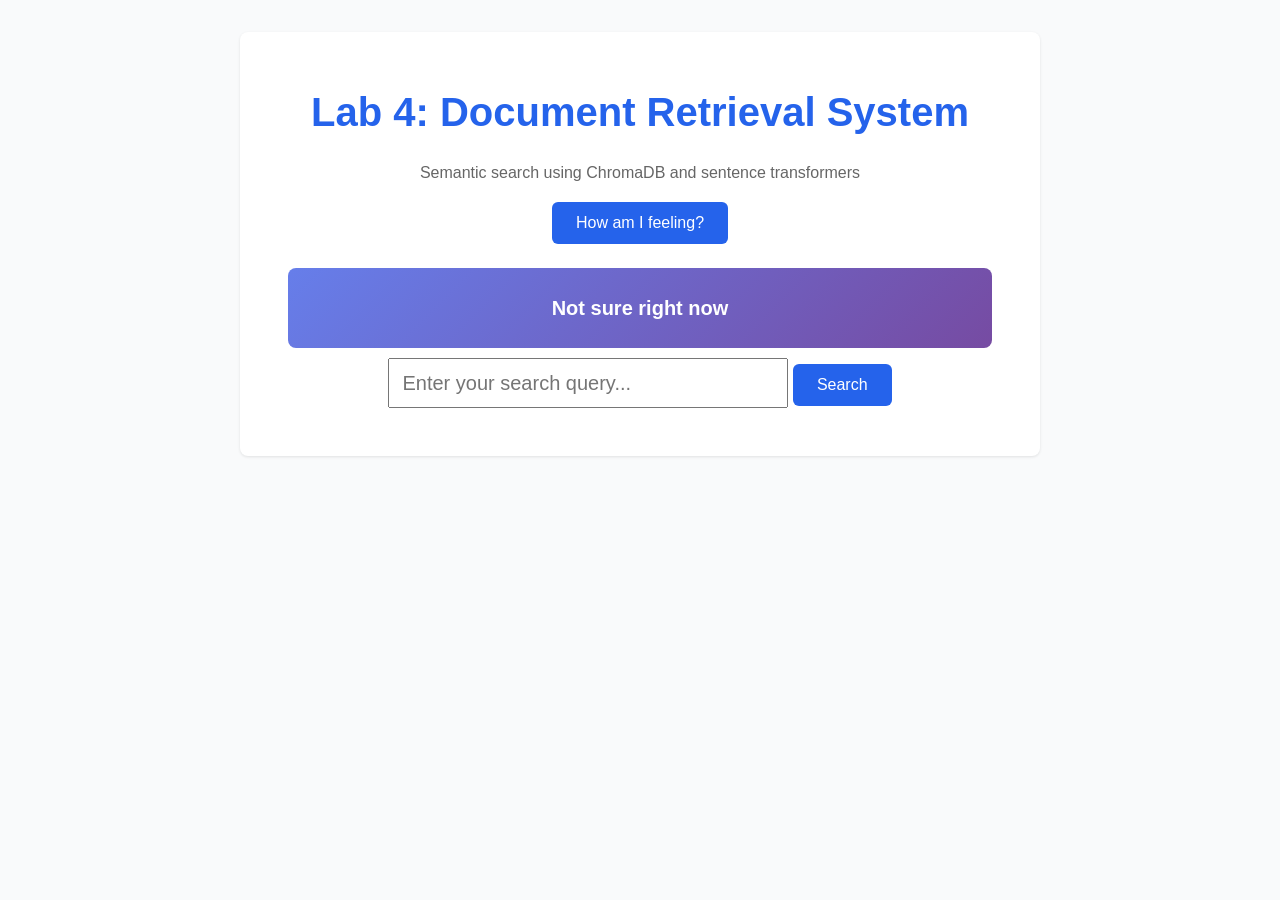
==== static/index.html @ 628c297b "start with professor's p2-ec-soln code" ====
<!DOCTYPE html>
<html lang="en">
<!--
@author: FIXME: Your name here
Seattle University, ARIN 5360
@see: https://catalog.seattleu.edu/preview_course_nopop.php?catoid=55&coid=190380
@version: 2.0.0+w26
-->
<head>
    <meta charset="UTF-8">
    <meta name="viewport" content="width=device-width, initial-scale=1.0">
    <title>P2 Document Retrieval System</title>
    <link rel="stylesheet" href="style.css">
</head>
<body>
<div class="container">
    <h1>Lab 4: Document Retrieval System</h1>
    <p style="text-align: center; color: #666;">
        Semantic search using ChromaDB and sentence transformers
    </p>

    <!-- Health section -->
    <div class="health-section">
        <!-- Display server health status -->
        <button id="healthButton" onclick="displayHealth()">How am I feeling?</button>
        <div id="health-status">Not sure right now</div>
    </div>

    <!-- Search section -->
    <div class="search-section">
        <input type="text" id="queryInput" placeholder="Enter your search query..."/>
        <button id="searchButton" onclick="performSearch()">Search</button>
    </div>

    <!-- Results section -->
    <div id="results"></div>
</div>

<script>
    async function performSearch() {
        const query = document.getElementById('queryInput').value;
        const resultsDiv = document.getElementById('results');

        if (!query.trim()) {
            resultsDiv.innerHTML = '<p class="error">Please enter a search query</p>';
            return;
        }

        resultsDiv.innerHTML = '<p class="loading">Searching...</p>';

        try {
            const response = await fetch('http://localhost:8000/search', {
                method: 'POST',
                headers: {'Content-Type': 'application/json'},
                body: JSON.stringify({query: query, n_results: 5})
            });

            const data = await response.json();

            if (!response.ok) {
                resultsDiv.innerHTML = `<p class="error">Error: ${data.detail}</p>`;
                return;
            }

            if (data.results.length === 0) {
                resultsDiv.innerHTML = '<p class="no-results">No results found</p>';
                return;
            }

            let html = `<h2>Results for "${data.query}"</h2>`;
            html += '<div class="results-list">';

            data.results.forEach((result, idx) => {
                html += `
                    <div class="result-item">
                        <div class="result-header">
                            <span class="result-rank">#${idx + 1}</span>
                            <span class="result-id">${result.id}</span>
<!--                            <span class="result-score">Score: ${result.distance.toFixed(3)}</span>-->
                        </div>
                        <div class="result-text">${result.text}</div>
                    </div>
                `;
            });

            html += '</div>';
            resultsDiv.innerHTML = html;

        } catch (error) {
            resultsDiv.innerHTML = `<p class="error">Failed to connect to server</p>`;
        }
    }

    // Get health status from the server and show it in the health-status div
    async function displayHealth() {
        try {
            const result = document.getElementById('health-status');
            result.innerHTML = `<p>Hmm...let me see</p>`;
            const response = await fetch('http://localhost:8000/health');
            const data = await response.json();
            result.innerHTML = `
                <p>${data.status} - ${data.documents_indexed} chunks indexed</p>
                <p>${data.message}</p>
            `;
        } catch (error) {
            document.getElementById('health-status').textContent = 'Error fetching health status';
        }
    }

    // Allow the Enter key to trigger search
    document.getElementById('queryInput').addEventListener('keypress', function (event) {
        if (event.key === 'Enter') {
            performSearch();
        }
    });

</script>
</body>
</html>
---- static/style.css ----
/* Default Styles for Student Projects, v3 */

/* Box sizing reset for easier sizing calculations */
* {
  box-sizing: border-box;
  margin: 0;
  padding: 0;
}

/* Root variables for easy theming */
:root {
  --primary-color: #2563eb;
  --secondary-color: #10b981;
  --text-color: #1f2937;
  --background-color: #f9fafb;
  --border-color: #e5e7eb;
  --max-width: 800px;
}

/* Body defaults */
body {
  font-family: -apple-system, BlinkMacSystemFont, 'Segoe UI', Arial, sans-serif;
  line-height: 1.6;
  color: var(--text-color);
  background-color: var(--background-color);
  padding: 2rem 0;
}

/* Container for centering content */
.container {
  max-width: var(--max-width);
  margin: 0 auto;
  padding: 3rem;
  background: white;
  border-radius: 8px;
  box-shadow: 0 1px 3px rgba(0, 0, 0, 0.1);
  text-align: center;
}

/* Headings */
h1 {
  color: var(--primary-color);
  margin-bottom: 1rem;
  font-size: 2.5rem;
}

/* Health status display */
#health-status {
  margin-top: 1.5rem;
  padding: 1.5rem;
  background: linear-gradient(135deg, #667eea 0%, #764ba2 100%);
  color: white;
  border-radius: 8px;
  font-size: 1.25rem;
  font-weight: 600;
  min-height: 60px;
  align-items: center;
  justify-content: center;
}

#queryInput {
    font-size: 20px;
    padding: 12px;
    height: 50px;
    min-width: 400px;
}


/* Buttons */
button {
  background-color: var(--primary-color);
  color: white;
  border: none;
  padding: 0.75rem 1.5rem;
  border-radius: 6px;
  font-size: 1rem;
  cursor: pointer;
  transition: background-color 0.2s;
  margin-top: 1rem;
}

button:hover {
  background-color: #1d4ed8;
}

/* Responsive images */
img {
  max-width: 100%;
  height: auto;
}

/* Links */
a {
  color: var(--primary-color);
  text-decoration: none;
}

a:hover {
  text-decoration: underline;
}
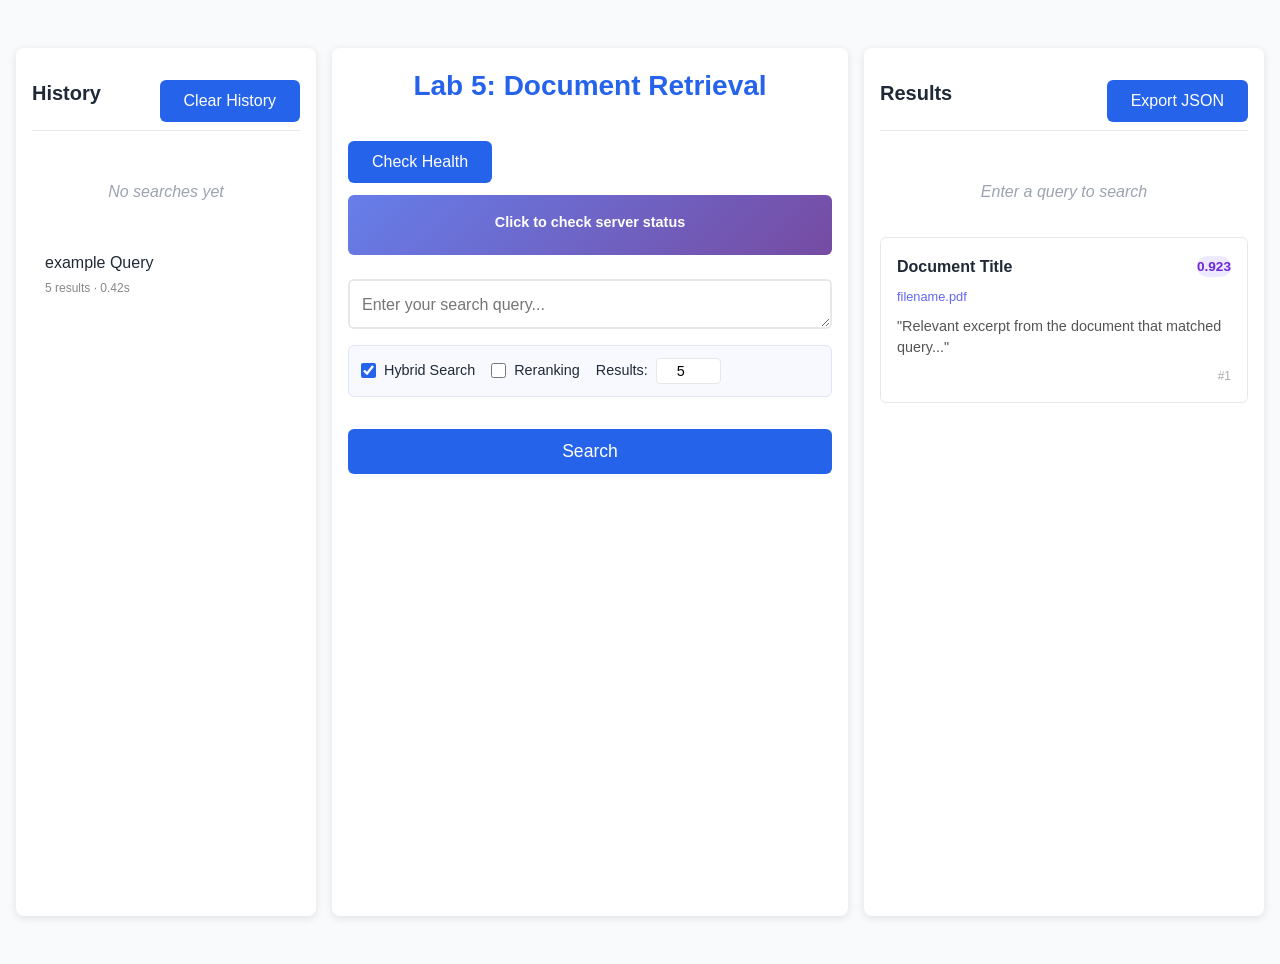
==== commit 9b19bf5b: "feat: implement three panel layout with search controls, history, and result cards" ====
--- a/static/index.html
+++ b/static/index.html
@@ -1,7 +1,7 @@
 <!DOCTYPE html>
 <html lang="en">
 <!--
-@author: FIXME: Your name here
+@author: FIXME: Sebastian Silva & Aarti Dashore
 Seattle University, ARIN 5360
 @see: https://catalog.seattleu.edu/preview_course_nopop.php?catoid=55&coid=190380
 @version: 2.0.0+w26
@@ -13,107 +13,90 @@
     <link rel="stylesheet" href="style.css">
 </head>
 <body>
-<div class="container">
-    <h1>Lab 4: Document Retrieval System</h1>
-    <p style="text-align: center; color: #666;">
-        Semantic search using ChromaDB and sentence transformers
-    </p>
-
-    <!-- Health section -->
-    <div class="health-section">
-        <!-- Display server health status -->
-        <button id="healthButton" onclick="displayHealth()">How am I feeling?</button>
-        <div id="health-status">Not sure right now</div>
+<div class="main-container">
+    <!-- LEFT PANEL: Question History -->
+    <div class="panel history-panel">
+        <div class="panel-header">
+            <h2>History</h2>
+            <!--  Added clear history button -->
+            <button id="clearHistoryButton" onclick="clearHistory()">Clear History</button>
+        </div>
+        <div id="historyList" class="history-list">
+            <div class="empty-state">No searches yet</div>
+            <!-- TODO 2.3: Implement history items here -->
+            <div class="history-item" onclick="reloadSearch('example query')">
+                <div class = "history-query">example Query</div>
+                <div class="history-meta">5 results · 0.42s</div>
+            </div>
+        </div>
     </div>
 
-    <!-- Search section -->
-    <div class="search-section">
-        <input type="text" id="queryInput" placeholder="Enter your search query..."/>
-        <button id="searchButton" onclick="performSearch()">Search</button>
+    <!-- CENTER PANEL: Question Input -->
+    <div class="panel search-panel">
+        <h1>Lab 5: Document Retrieval</h1>
+
+        <!-- Health Section (kept from original) -->
+        <div class="health-section">
+            <button id="healthButton" onclick="displayHealth()">Check Health</button>
+            <div id="health-status">Click to check server status</div>
+        </div>
+
+        <!-- Search Input -->
+        <div class="search-section">
+            <textarea
+                id="queryInput"
+                placeholder="Enter your search query..."
+                rows="3"
+            ></textarea>
+
+            <!-- TODO 2.4: Add search controls (checkboxes, n_results) here -->
+             <div class ="search-controls">
+                <label class="checkbox-label">
+                    <input type="checkbox" id="useHybrid" checked>
+                    Hybrid Search
+                </label>
+                <label class="checkbox-label">
+                    <input type ="checkbox" id="useReranking">
+                    Reranking
+                </label>
+                <label class="n-results-label">
+                    Results:
+                    <input type="number" id="nResults" value="5" min="1" max="20">
+                </label>
+            </div>
+
+            <button id="searchButton" onclick="performSearch()">Search</button>
+        </div>
+
+        <!-- TODO 2.4: Add metrics display section here -->
+        <div id="metricsSection" class="metrics-section" style="display: none;">
+            <span class="metric"><span class="metric-label">Method</span><span id="metricMethod" class="metric-value">—</span></span>
+            <span class="metric"><span class="metric-label">Results</span><span id="metricCount" class="metric-value">—</span></span>
+            <span class="metric"><span class="metric-label">Time</span><span id="metricTime" class="metric-value">—</span></span>
+        </div>
     </div>
 
-    <!-- Results section -->
-    <div id="results"></div>
+    <!-- RIGHT PANEL: Results Display -->
+    <div class="panel results-panel">
+        <div class="panel-header">
+            <h2>Results</h2>
+            <!-- TODO: Add export button -->
+            <button id="exportButton" onclick="exportResults()">Export JSON</button>
+        </div>
+        <div id="results" class="results-list">
+            <div class="empty-state">Enter a query to search</div>
+            <!-- TODO 2.2: Enhanced result cards will appear here -->
+             <div class ="result-card">
+                <div class ="result-card-header">
+                <span class="result-card-title">Document Title</span>
+                <span class="result-score">0.923</span>  <!-- place holder value until js is setup-->
+                </div>
+                <div class="results-source">filename.pdf</div>
+                <div class="result-snippet">"Relevant excerpt from the document that matched query..."</div>
+                <div class="result-rank">#1</div>
+             </div>
+        </div>
+    </div>
 </div>
 
-<script>
-    async function performSearch() {
-        const query = document.getElementById('queryInput').value;
-        const resultsDiv = document.getElementById('results');
-
-        if (!query.trim()) {
-            resultsDiv.innerHTML = '<p class="error">Please enter a search query</p>';
-            return;
-        }
-
-        resultsDiv.innerHTML = '<p class="loading">Searching...</p>';
-
-        try {
-            const response = await fetch('http://localhost:8000/search', {
-                method: 'POST',
-                headers: {'Content-Type': 'application/json'},
-                body: JSON.stringify({query: query, n_results: 5})
-            });
-
-            const data = await response.json();
-
-            if (!response.ok) {
-                resultsDiv.innerHTML = `<p class="error">Error: ${data.detail}</p>`;
-                return;
-            }
-
-            if (data.results.length === 0) {
-                resultsDiv.innerHTML = '<p class="no-results">No results found</p>';
-                return;
-            }
-
-            let html = `<h2>Results for "${data.query}"</h2>`;
-            html += '<div class="results-list">';
-
-            data.results.forEach((result, idx) => {
-                html += `
-                    <div class="result-item">
-                        <div class="result-header">
-                            <span class="result-rank">#${idx + 1}</span>
-                            <span class="result-id">${result.id}</span>
-<!--                            <span class="result-score">Score: ${result.distance.toFixed(3)}</span>-->
-                        </div>
-                        <div class="result-text">${result.text}</div>
-                    </div>
-                `;
-            });
-
-            html += '</div>';
-            resultsDiv.innerHTML = html;
-
-        } catch (error) {
-            resultsDiv.innerHTML = `<p class="error">Failed to connect to server</p>`;
-        }
-    }
-
-    // Get health status from the server and show it in the health-status div
-    async function displayHealth() {
-        try {
-            const result = document.getElementById('health-status');
-            result.innerHTML = `<p>Hmm...let me see</p>`;
-            const response = await fetch('http://localhost:8000/health');
-            const data = await response.json();
-            result.innerHTML = `
-                <p>${data.status} - ${data.documents_indexed} chunks indexed</p>
-                <p>${data.message}</p>
-            `;
-        } catch (error) {
-            document.getElementById('health-status').textContent = 'Error fetching health status';
-        }
-    }
-
-    // Allow the Enter key to trigger search
-    document.getElementById('queryInput').addEventListener('keypress', function (event) {
-        if (event.key === 'Enter') {
-            performSearch();
-        }
-    });
-
-</script>
-</body>
-</html>
+<script src="search.js"></script>
--- a/static/style.css
+++ b/static/style.css
@@ -97,4 +97,318 @@
 
 a:hover {
   text-decoration: underline;
+}
+
+/*
+ * Lab 5 Section 2.1: Three-Panel Layout Styles
+ * Append this to your existing style.css
+ */
+
+/* ===== MAIN LAYOUT ===== */
+.main-container {
+    display: grid;
+    grid-template-columns: 300px 1fr 400px;
+    gap: 1rem;
+    height: 100vh;
+    padding: 1rem;
+    box-sizing: border-box;
+}
+
+/* Responsive: Stack vertically on smaller screens */
+@media (max-width: 1200px) {
+    .main-container {
+        grid-template-columns: 1fr;
+        height: auto;
+        min-height: 100vh;
+    }
+
+    .panel {
+        max-height: 500px;
+    }
+}
+
+/* ===== PANEL BASE STYLES ===== */
+.panel {
+    background: white;
+    border-radius: 8px;
+    box-shadow: 0 2px 8px rgba(0, 0, 0, 0.1);
+    padding: 1rem;
+    display: flex;
+    flex-direction: column;
+    overflow: hidden;
+}
+
+.panel-header {
+    display: flex;
+    justify-content: space-between;
+    align-items: center;
+    margin-bottom: 1rem;
+    padding-bottom: 0.5rem;
+    border-bottom: 1px solid var(--border-color);
+}
+
+.panel-header h2 {
+    margin: 0;
+    font-size: 1.25rem;
+    color: var(--text-color);
+}
+
+/* ===== LEFT PANEL: HISTORY ===== */
+.history-panel {
+    min-width: 250px;
+}
+
+.history-list {
+    flex: 1;
+    overflow-y: auto;
+}
+
+/* TODO 2.3: Students will add .history-item styles here */
+
+.history-item {
+    padding: 0.75rem;
+    border-radius: 6px;
+    cursor: pointer;
+    margin-bottom: 0.5rem;
+    border: 1px solid transparent;
+    transition: background 0.15s;
+}
+
+.history-item:hover {
+    background: #f0f4ff;
+    border-color: #c7d2fe;
+}
+
+.history-quert {
+    font-size: 0.9rem;
+    font-weight: 500;
+    white-space: nowrap;
+    overflow: hidden;
+    text-overflow: ellipsis;
+}
+
+.history-meta {
+    font-size: 0.75rem;
+    color: #888;
+    margin-top: 0.25rem;
+}
+
+/* ===== CENTER PANEL: SEARCH ===== */
+.search-panel {
+    display: flex;
+    flex-direction: column;
+    align-items: center;
+}
+
+.search-panel h1 {
+    font-size: 1.75rem;
+    margin-bottom: 1rem;
+}
+
+.health-section {
+    width: 100%;
+    margin-bottom: 1.5rem;
+}
+
+#health-status {
+    margin-top: 0.75rem;
+    padding: 1rem;
+    background: linear-gradient(135deg, #667eea 0%, #764ba2 100%);
+    color: white;
+    border-radius: 6px;
+    font-size: 0.9rem;
+    text-align: center;
+}
+
+.search-section {
+    width: 100%;
+    display: flex;
+    flex-direction: column;
+    gap: 1rem;
+}
+
+#queryInput {
+    width: 100%;
+    padding: 0.75rem;
+    font-size: 1rem;
+    border: 2px solid var(--border-color);
+    border-radius: 6px;
+    resize: vertical;
+    font-family: inherit;
+    line-height: 1.5;
+}
+
+#queryInput:focus {
+    outline: none;
+    border-color: var(--primary-color);
+    box-shadow: 0 0 0 3px rgba(37, 99, 235, 0.1);
+}
+
+#searchButton {
+    width: 100%;
+    padding: 0.75rem;
+    font-size: 1.1rem;
+}
+
+/* TODO 2.4: Students will add .search-controls and .metrics-section styles here */
+
+.search-controls {
+    display: flex;
+    flex-wrap: wrap;
+    gap: 1rem;
+    padding: 0.75rem;
+    background: #f8f9ff;
+    border: 1px solid #e0e4ff;
+    border-radius: 6px;
+    align-items: center;
+}
+
+.checkbox-label {
+    display: flex;
+    align-items: center;
+    gap: 0.5rem;
+    font-size: 0.9rem;
+    cursor: pointer;
+}
+
+.checkbox-label input[type="checkbox"] {
+    accent-color: var(--primary-color);
+    width: 15px;
+    height: 15px;
+}
+
+.n-results-label {
+    display: flex;
+    align-items: center;
+    gap: 0.5rem;
+    font-size: 0.9rem;
+}
+
+#nResults {
+    width: 65px;
+    padding: 0.25rem 0.5rem;
+    font-size: 0.9rem;
+    border: 1px solid var(--border-color);
+    border-radius: 4px;
+    text-align: center;
+}
+
+
+/*Metrics section styles */
+
+.metrics-section {
+    display: flex;
+    gap: 1.5rem;
+    padding: 0.75rem 1rem;
+    background: #f0fdf4;
+    border: 1px solid #bbf7d0;
+    border-radius: 6px;
+    align-items: center;
+    flex-wrap: wrap;
+}
+
+.metric{
+    display: flex;
+    flex-direction: column;
+    align-items: center;
+}
+.metric-value {
+    font-size: 1.1rem;
+    font-weight: 700;
+    color: #16a34a;
+}
+
+.metric-label {
+    font-size: 0.75rem;
+    color: #555;
+    text-transform: uppercase;
+    letter-spacing: 0.05em;
+}
+
+/* ===== RIGHT PANEL: RESULTS ===== */
+.results-panel {
+    min-width: 350px;
+}
+
+.results-list {
+    flex: 1;
+    overflow-y: auto;
+}
+
+/* TODO 2.2: Students will add .result-card styles here */
+    .result-card {
+        border: 1px solid var(--border-color);
+        border-radius: 6px;
+        padding: 1rem;
+        margin-bottom: 0.75rem;
+        transition: box-shadow 0.2s;
+    }
+    .result-card:hover {
+        box-shadow: 0 4px 12px rgba(0, 0, 0, 0.1);
+    }
+    .result-card-header {
+        display: flex;
+        justify-content: space-between;
+        align-items: center;
+        margin-bottom: 0.5rem;
+    }
+    .result-card-title {
+        font-weight: 600;
+        color: var(--text-color);
+    }
+
+    .result-score {
+        font-size: 0.85rem;
+        background: #ede9fe;
+        color: #6d28d9;
+        border-radius: 12px;
+        font-weight: 600;
+    }
+
+    .results-source {
+        font-size: 0.8rem;
+        color: #6366f1;
+        margin-bottom: 0.5rem;
+    }
+
+    .result-snippet {
+        font-size: 0.9rem;
+        color: #555;
+        line-height: 1.5;
+    }
+
+    .result-rank {
+        font-size: 0.75rem;
+        color: #aaa;
+        text-align: right;
+        margin-top: 0.5rem;
+    }
+
+
+/* ===== UTILITY STYLES ===== */
+.btn-small {
+    padding: 0.4rem 0.75rem;
+    font-size: 0.8rem;
+    margin-top: 0;
+}
+
+.empty-state {
+    text-align: center;
+    color: #9ca3af;
+    padding: 2rem;
+    font-style: italic;
+}
+
+.loading {
+    text-align: center;
+    color: var(--primary-color);
+    padding: 2rem;
+}
+
+.error {
+    text-align: center;
+    color: #dc2626;
+    padding: 1rem;
+    background-color: #fef2f2;
+    border-radius: 6px;
 }
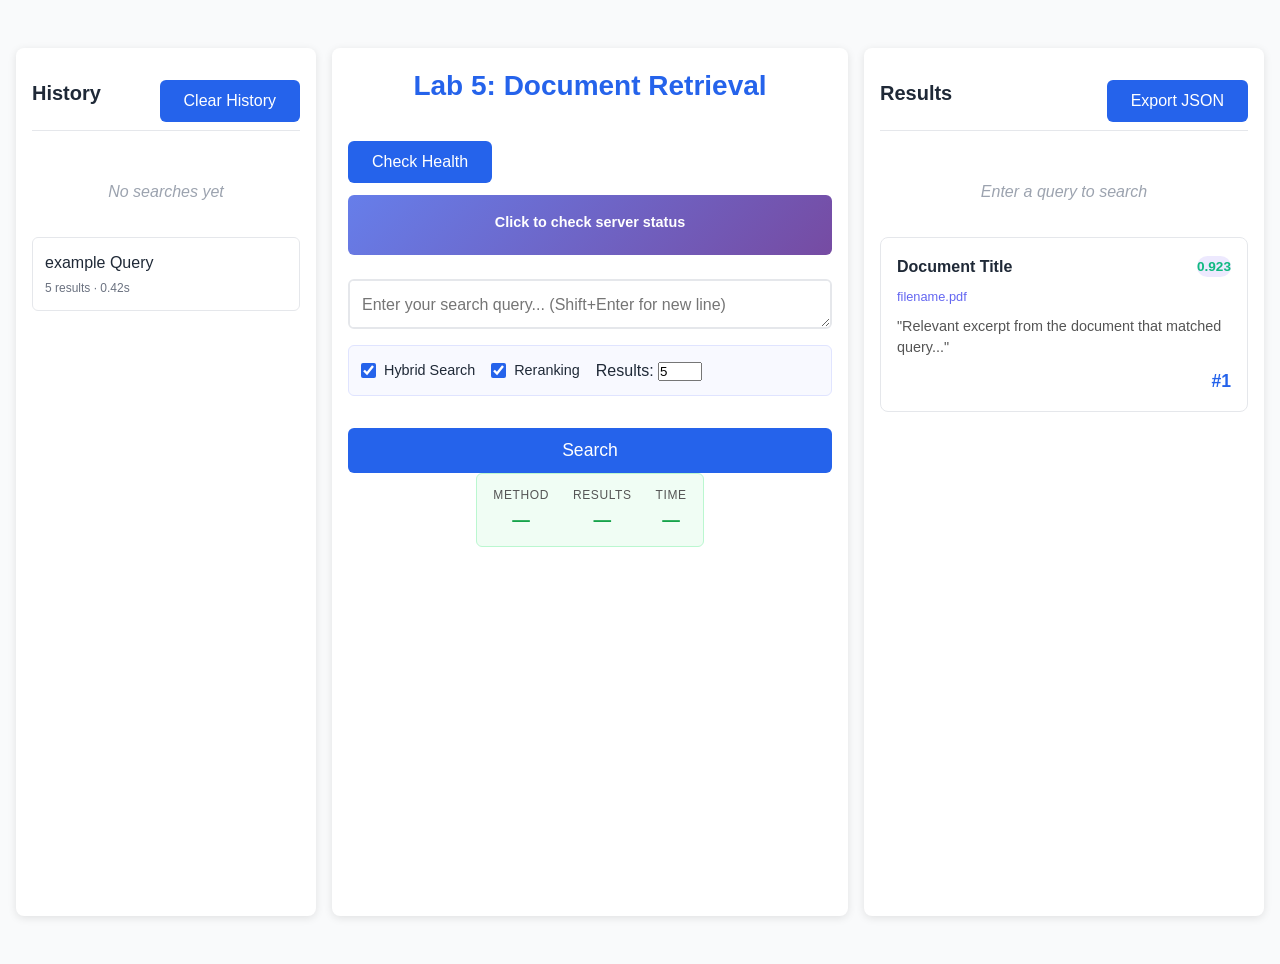
==== commit aa3e7929: "Q8: add search controls, metrics, and UX button disable" ====
--- a/static/index.html
+++ b/static/index.html
@@ -45,7 +45,7 @@
         <div class="search-section">
             <textarea
                 id="queryInput"
-                placeholder="Enter your search query..."
+                placeholder="Enter your search query... (Shift+Enter for new line)"
                 rows="3"
             ></textarea>
 
@@ -56,12 +56,12 @@
                     Hybrid Search
                 </label>
                 <label class="checkbox-label">
-                    <input type ="checkbox" id="useReranking">
+                    <input type ="checkbox" id="useReranking" checked>
                     Reranking
                 </label>
-                <label class="n-results-label">
+                <label class="number-label">
                     Results:
-                    <input type="number" id="nResults" value="5" min="1" max="20">
+                    <input type="number" id="numResults" value="5" min="1" max="20">
                 </label>
             </div>
 
@@ -69,12 +69,22 @@
         </div>
 
         <!-- TODO 2.4: Add metrics display section here -->
-        <div id="metricsSection" class="metrics-section" style="display: none;">
-            <span class="metric"><span class="metric-label">Method</span><span id="metricMethod" class="metric-value">—</span></span>
-            <span class="metric"><span class="metric-label">Results</span><span id="metricCount" class="metric-value">—</span></span>
-            <span class="metric"><span class="metric-label">Time</span><span id="metricTime" class="metric-value">—</span></span>
+        <div class="metrics-section">
+            <div class="metric">
+                <span class="metric-label">Method</span>
+                <span id="methodValue" class="metric-value">—</span>
+            </div>
+            <div class="metric">
+                <span class="metric-label">Results</span>
+                <span id="countValue" class="metric-value">—</span>
+            </div>
+            <div class="metric">
+                <span class="metric-label">Time</span>
+                <span id="timeValue" class="metric-value">—</span>
+            </div>
         </div>
     </div>
+
 
     <!-- RIGHT PANEL: Results Display -->
     <div class="panel results-panel">
@@ -100,3 +110,6 @@
 </div>
 
 <script src="search.js"></script>
+
+</body>
+</html>
--- a/static/style.css
+++ b/static/style.css
@@ -411,4 +411,95 @@
     padding: 1rem;
     background-color: #fef2f2;
     border-radius: 6px;
+}
+
+/* ===== RESULT CARDS ===== */
+.result-card {
+    border: 1px solid var(--border-color);
+    border-radius: 8px;
+    padding: 1rem;
+    margin-bottom: 0.75rem;
+    transition: all 0.2s ease;
+}
+
+.result-card:hover {
+    box-shadow: 0 4px 12px rgba(0, 0, 0, 0.1);
+    border-color: var(--primary-color);
+}
+
+.result-header {
+    display: flex;
+    justify-content: space-between;
+    align-items: center;
+    margin-bottom: 0.5rem;
+}
+
+.result-rank {
+    font-weight: 700;
+    font-size: 1.1rem;
+    color: var(--primary-color);
+}
+
+.result-score {
+    font-size: 0.85rem;
+    color: var(--secondary-color);
+    font-weight: 600;
+}
+
+.result-metadata {
+    display: flex;
+    flex-wrap: wrap;
+    gap: 0.75rem;
+    margin-bottom: 0.75rem;
+    padding-bottom: 0.5rem;
+    border-bottom: 1px solid var(--border-color);
+}
+
+.metadata-item {
+    font-size: 0.8rem;
+    color: #6b7280;
+    background-color: #f3f4f6;
+    padding: 0.25rem 0.5rem;
+    border-radius: 4px;
+}
+
+.result-text {
+    font-size: 0.9rem;
+    line-height: 1.6;
+    color: var(--text-color);
+    /* Limit text display height with scroll */
+    max-height: 150px;
+    overflow-y: auto;
+}
+
+/* ===== HISTORY ITEMS ===== */
+.history-item {
+    padding: 0.75rem;
+    border: 1px solid var(--border-color);
+    border-radius: 6px;
+    margin-bottom: 0.5rem;
+    cursor: pointer;
+    transition: all 0.2s ease;
+}
+
+.history-item:hover {
+    background-color: #f0f7ff;
+    border-color: var(--primary-color);
+}
+
+.history-question {
+    font-size: 0.9rem;
+    color: var(--text-color);
+    margin-bottom: 0.25rem;
+    /* Truncate long questions */
+    overflow: hidden;
+    text-overflow: ellipsis;
+    white-space: nowrap;
+}
+
+.history-meta {
+    font-size: 0.75rem;
+    color: #6b7280;
+    display: flex;
+    justify-content: space-between;
 }
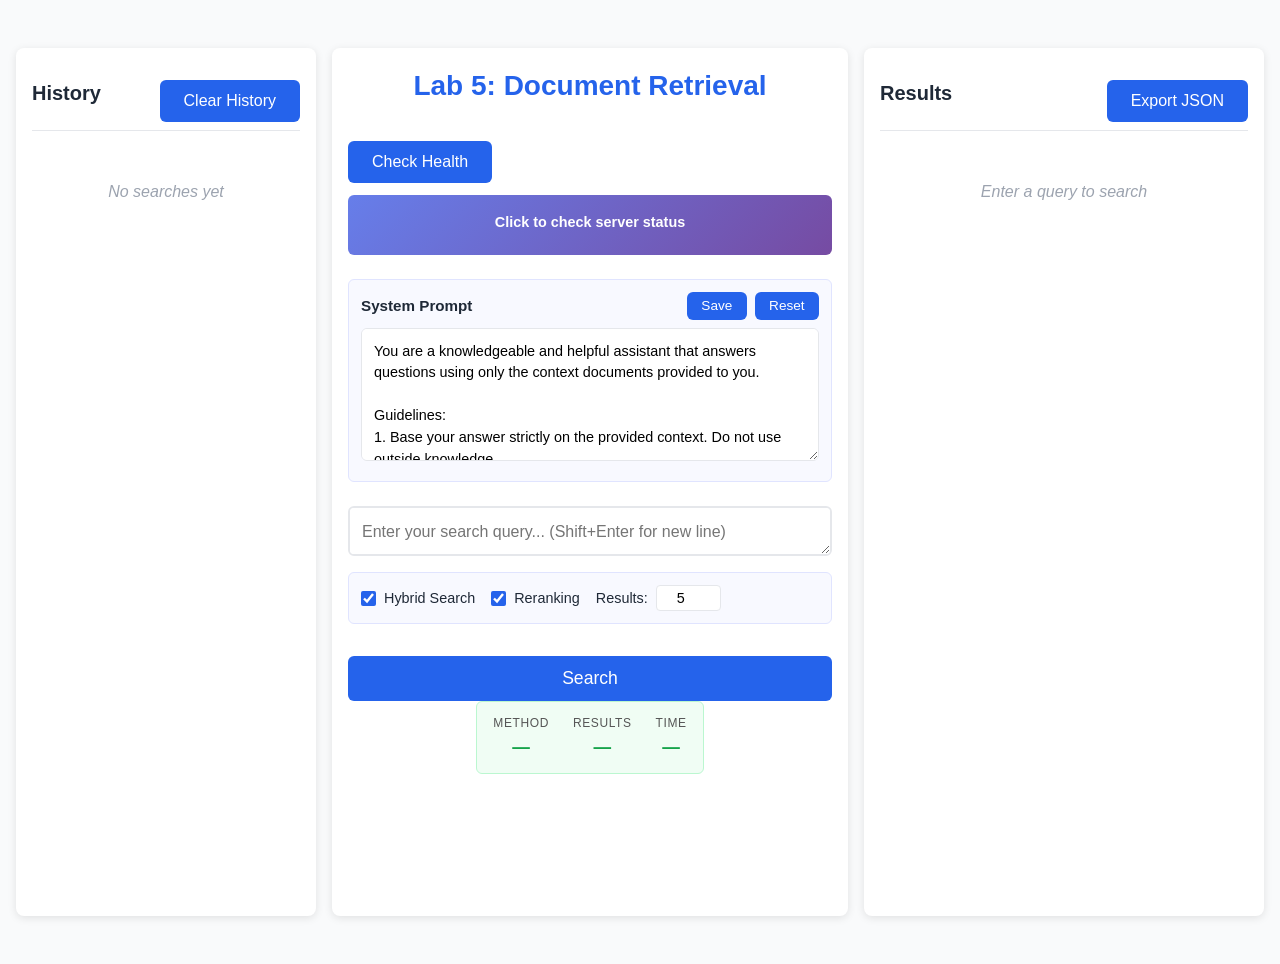
==== commit 42bf7de3: "Added default prompt, changes persist across sessions, reset button" ====
--- a/static/index.html
+++ b/static/index.html
@@ -18,16 +18,10 @@
     <div class="panel history-panel">
         <div class="panel-header">
             <h2>History</h2>
-            <!--  Added clear history button -->
             <button id="clearHistoryButton" onclick="clearHistory()">Clear History</button>
         </div>
         <div id="historyList" class="history-list">
             <div class="empty-state">No searches yet</div>
-            <!-- TODO 2.3: Implement history items here -->
-            <div class="history-item" onclick="reloadSearch('example query')">
-                <div class = "history-query">example Query</div>
-                <div class="history-meta">5 results · 0.42s</div>
-            </div>
         </div>
     </div>
 
@@ -35,10 +29,26 @@
     <div class="panel search-panel">
         <h1>Lab 5: Document Retrieval</h1>
 
-        <!-- Health Section (kept from original) -->
+        <!-- Health Section -->
         <div class="health-section">
             <button id="healthButton" onclick="displayHealth()">Check Health</button>
             <div id="health-status">Click to check server status</div>
+        </div>
+
+        <!-- Q11: System Prompt Section -->
+        <div class="system-prompt-section">
+            <div class="system-prompt-header">
+                <label for="systemPrompt"><strong>System Prompt</strong></label>
+                <div class="system-prompt-buttons">
+                    <button id="savePromptButton" onclick="saveSystemPrompt()">Save</button>
+                    <button id="resetPromptButton" onclick="resetSystemPrompt()">Reset</button>
+                </div>
+            </div>
+            <textarea
+                id="systemPrompt"
+                rows="5"
+                placeholder="Customize how the AI assistant behaves..."
+            ></textarea>
         </div>
 
         <!-- Search Input -->
@@ -49,14 +59,13 @@
                 rows="3"
             ></textarea>
 
-            <!-- TODO 2.4: Add search controls (checkboxes, n_results) here -->
-             <div class ="search-controls">
+            <div class="search-controls">
                 <label class="checkbox-label">
                     <input type="checkbox" id="useHybrid" checked>
                     Hybrid Search
                 </label>
                 <label class="checkbox-label">
-                    <input type ="checkbox" id="useReranking" checked>
+                    <input type="checkbox" id="useReranking" checked>
                     Reranking
                 </label>
                 <label class="number-label">
@@ -68,7 +77,7 @@
             <button id="searchButton" onclick="performSearch()">Search</button>
         </div>
 
-        <!-- TODO 2.4: Add metrics display section here -->
+        <!-- Metrics Display -->
         <div class="metrics-section">
             <div class="metric">
                 <span class="metric-label">Method</span>
@@ -85,26 +94,14 @@
         </div>
     </div>
 
-
     <!-- RIGHT PANEL: Results Display -->
     <div class="panel results-panel">
         <div class="panel-header">
             <h2>Results</h2>
-            <!-- TODO: Add export button -->
             <button id="exportButton" onclick="exportResults()">Export JSON</button>
         </div>
         <div id="results" class="results-list">
             <div class="empty-state">Enter a query to search</div>
-            <!-- TODO 2.2: Enhanced result cards will appear here -->
-             <div class ="result-card">
-                <div class ="result-card-header">
-                <span class="result-card-title">Document Title</span>
-                <span class="result-score">0.923</span>  <!-- place holder value until js is setup-->
-                </div>
-                <div class="results-source">filename.pdf</div>
-                <div class="result-snippet">"Relevant excerpt from the document that matched query..."</div>
-                <div class="result-rank">#1</div>
-             </div>
         </div>
     </div>
 </div>
--- a/static/style.css
+++ b/static/style.css
@@ -1,4 +1,3 @@
-/* Default Styles for Student Projects, v3 */
 
 /* Box sizing reset for easier sizing calculations */
 * {
@@ -163,35 +162,8 @@
     overflow-y: auto;
 }
 
-/* TODO 2.3: Students will add .history-item styles here */
-
-.history-item {
-    padding: 0.75rem;
-    border-radius: 6px;
-    cursor: pointer;
-    margin-bottom: 0.5rem;
-    border: 1px solid transparent;
-    transition: background 0.15s;
-}
-
-.history-item:hover {
-    background: #f0f4ff;
-    border-color: #c7d2fe;
-}
-
-.history-quert {
-    font-size: 0.9rem;
-    font-weight: 500;
-    white-space: nowrap;
-    overflow: hidden;
-    text-overflow: ellipsis;
-}
-
-.history-meta {
-    font-size: 0.75rem;
-    color: #888;
-    margin-top: 0.25rem;
-}
+
+
 
 /* ===== CENTER PANEL: SEARCH ===== */
 .search-panel {
@@ -277,14 +249,14 @@
     height: 15px;
 }
 
-.n-results-label {
+.number-label {
     display: flex;
     align-items: center;
     gap: 0.5rem;
     font-size: 0.9rem;
 }
 
-#nResults {
+#numResults {
     width: 65px;
     padding: 0.25rem 0.5rem;
     font-size: 0.9rem;
@@ -335,34 +307,9 @@
     overflow-y: auto;
 }
 
-/* TODO 2.2: Students will add .result-card styles here */
-    .result-card {
-        border: 1px solid var(--border-color);
-        border-radius: 6px;
-        padding: 1rem;
-        margin-bottom: 0.75rem;
-        transition: box-shadow 0.2s;
-    }
-    .result-card:hover {
-        box-shadow: 0 4px 12px rgba(0, 0, 0, 0.1);
-    }
-    .result-card-header {
-        display: flex;
-        justify-content: space-between;
-        align-items: center;
-        margin-bottom: 0.5rem;
-    }
     .result-card-title {
         font-weight: 600;
         color: var(--text-color);
-    }
-
-    .result-score {
-        font-size: 0.85rem;
-        background: #ede9fe;
-        color: #6d28d9;
-        border-radius: 12px;
-        font-weight: 600;
     }
 
     .results-source {
@@ -371,18 +318,6 @@
         margin-bottom: 0.5rem;
     }
 
-    .result-snippet {
-        font-size: 0.9rem;
-        color: #555;
-        line-height: 1.5;
-    }
-
-    .result-rank {
-        font-size: 0.75rem;
-        color: #aaa;
-        text-align: right;
-        margin-top: 0.5rem;
-    }
 
 
 /* ===== UTILITY STYLES ===== */
@@ -427,7 +362,7 @@
     border-color: var(--primary-color);
 }
 
-.result-header {
+.result-card-header {
     display: flex;
     justify-content: space-between;
     align-items: center;
@@ -463,7 +398,7 @@
     border-radius: 4px;
 }
 
-.result-text {
+.result-snippet {
     font-size: 0.9rem;
     line-height: 1.6;
     color: var(--text-color);
@@ -487,7 +422,7 @@
     border-color: var(--primary-color);
 }
 
-.history-question {
+.history-query {
     font-size: 0.9rem;
     color: var(--text-color);
     margin-bottom: 0.25rem;
@@ -502,4 +437,56 @@
     color: #6b7280;
     display: flex;
     justify-content: space-between;
-}+}
+
+/* ===== Q11: SYSTEM PROMPT SECTION ===== */
+.system-prompt-section {
+    width: 100%;
+    margin-bottom: 1.5rem;
+    border: 1px solid #e0e4ff;
+    border-radius: 6px;
+    padding: 0.75rem;
+    background: #f8f9ff;
+}
+
+.system-prompt-header {
+    display: flex;
+    justify-content: space-between;
+    align-items: center;
+    margin-bottom: 0.5rem;
+}
+
+.system-prompt-header label {
+    font-size: 0.95rem;
+    color: var(--text-color);
+}
+
+.system-prompt-buttons {
+    display: flex;
+    gap: 0.5rem;
+}
+
+/* Override global button margin-top for these inline buttons */
+.system-prompt-buttons button {
+    margin-top: 0;
+    padding: 0.4rem 0.9rem;
+    font-size: 0.85rem;
+}
+
+#systemPrompt {
+    width: 100%;
+    padding: 0.75rem;
+    font-size: 0.9rem;
+    border: 1px solid var(--border-color);
+    border-radius: 6px;
+    resize: vertical;
+    font-family: inherit;
+    line-height: 1.5;
+    background: white;
+}
+
+#systemPrompt:focus {
+    outline: none;
+    border-color: var(--primary-color);
+    box-shadow: 0 0 0 3px rgba(37, 99, 235, 0.1);
+}
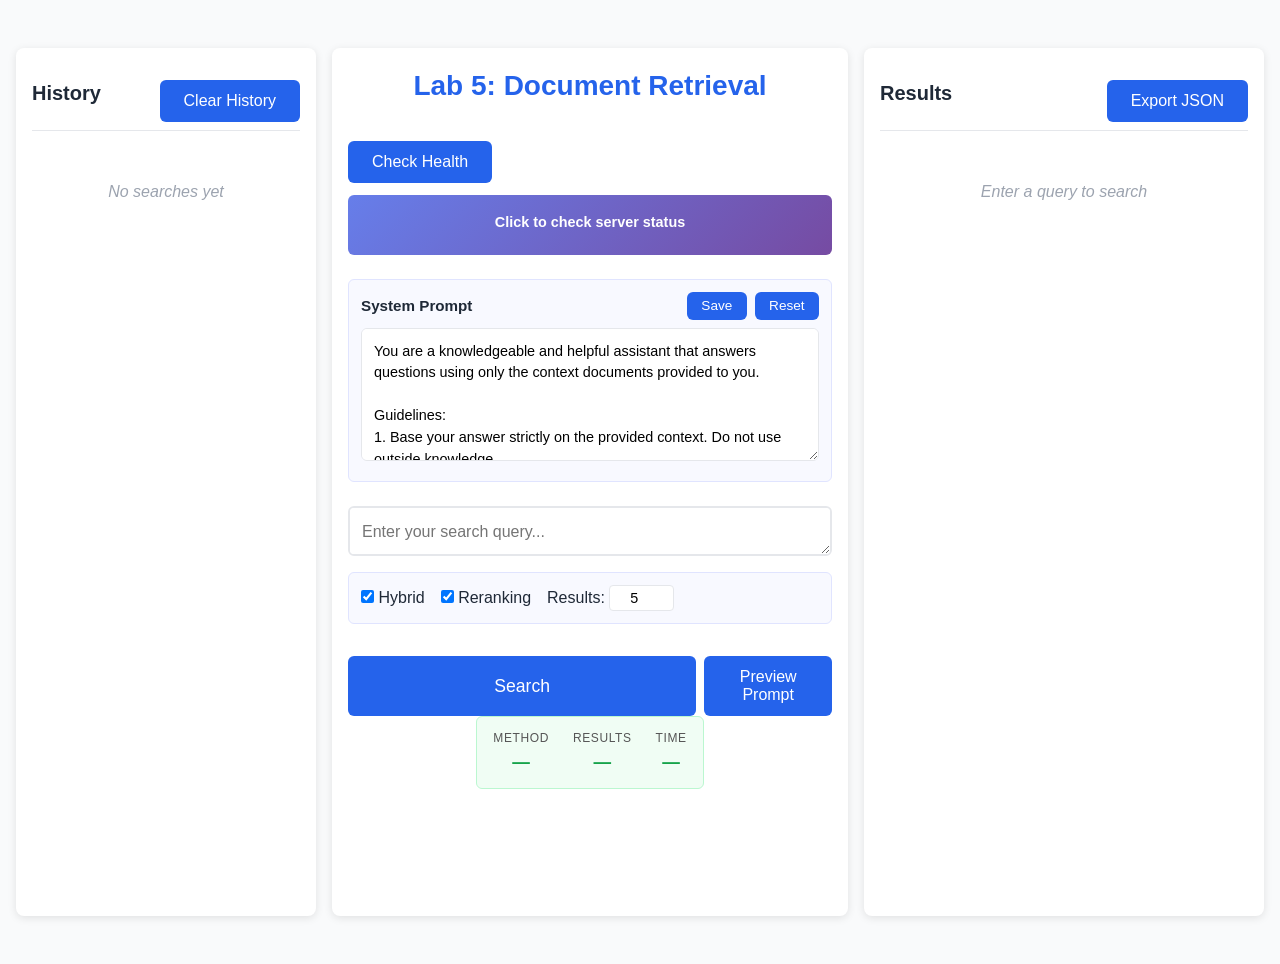
==== commit 4fcd4dbc: "Added full prompt preview modal" ====
--- a/static/index.html
+++ b/static/index.html
@@ -1,11 +1,5 @@
 <!DOCTYPE html>
 <html lang="en">
-<!--
-@author: FIXME: Sebastian Silva & Aarti Dashore
-Seattle University, ARIN 5360
-@see: https://catalog.seattleu.edu/preview_course_nopop.php?catoid=55&coid=190380
-@version: 2.0.0+w26
--->
 <head>
     <meta charset="UTF-8">
     <meta name="viewport" content="width=device-width, initial-scale=1.0">
@@ -14,7 +8,7 @@
 </head>
 <body>
 <div class="main-container">
-    <!-- LEFT PANEL: Question History -->
+    <!-- LEFT PANEL -->
     <div class="panel history-panel">
         <div class="panel-header">
             <h2>History</h2>
@@ -25,59 +19,50 @@
         </div>
     </div>
 
-    <!-- CENTER PANEL: Question Input -->
+    <!-- CENTER PANEL -->
     <div class="panel search-panel">
         <h1>Lab 5: Document Retrieval</h1>
 
-        <!-- Health Section -->
         <div class="health-section">
             <button id="healthButton" onclick="displayHealth()">Check Health</button>
             <div id="health-status">Click to check server status</div>
         </div>
 
-        <!-- Q11: System Prompt Section -->
+        <!-- System Prompt -->
         <div class="system-prompt-section">
             <div class="system-prompt-header">
                 <label for="systemPrompt"><strong>System Prompt</strong></label>
                 <div class="system-prompt-buttons">
-                    <button id="savePromptButton" onclick="saveSystemPrompt()">Save</button>
-                    <button id="resetPromptButton" onclick="resetSystemPrompt()">Reset</button>
+                    <button onclick="saveSystemPrompt()">Save</button>
+                    <button onclick="resetSystemPrompt()">Reset</button>
                 </div>
             </div>
-            <textarea
-                id="systemPrompt"
-                rows="5"
-                placeholder="Customize how the AI assistant behaves..."
-            ></textarea>
+            <textarea id="systemPrompt" rows="5"></textarea>
         </div>
 
-        <!-- Search Input -->
+        <!-- Search -->
         <div class="search-section">
             <textarea
                 id="queryInput"
-                placeholder="Enter your search query... (Shift+Enter for new line)"
+                placeholder="Enter your search query..."
                 rows="3"
             ></textarea>
 
             <div class="search-controls">
-                <label class="checkbox-label">
-                    <input type="checkbox" id="useHybrid" checked>
-                    Hybrid Search
-                </label>
-                <label class="checkbox-label">
-                    <input type="checkbox" id="useReranking" checked>
-                    Reranking
-                </label>
-                <label class="number-label">
-                    Results:
+                <label><input type="checkbox" id="useHybrid" checked> Hybrid</label>
+                <label><input type="checkbox" id="useReranking" checked> Reranking</label>
+                <label>Results:
                     <input type="number" id="numResults" value="5" min="1" max="20">
                 </label>
             </div>
 
-            <button id="searchButton" onclick="performSearch()">Search</button>
+            <div style="display:flex; gap:8px;">
+                <button id="searchButton" onclick="performSearch()">Search</button>
+                <button id="previewPromptButton" onclick="showPromptPreview()">Preview Prompt</button>
+            </div>
         </div>
 
-        <!-- Metrics Display -->
+        <!-- Metrics -->
         <div class="metrics-section">
             <div class="metric">
                 <span class="metric-label">Method</span>
@@ -94,11 +79,11 @@
         </div>
     </div>
 
-    <!-- RIGHT PANEL: Results Display -->
+    <!-- RIGHT PANEL -->
     <div class="panel results-panel">
         <div class="panel-header">
             <h2>Results</h2>
-            <button id="exportButton" onclick="exportResults()">Export JSON</button>
+            <button onclick="exportResults()">Export JSON</button>
         </div>
         <div id="results" class="results-list">
             <div class="empty-state">Enter a query to search</div>
@@ -106,7 +91,20 @@
     </div>
 </div>
 
+<!-- PROMPT PREVIEW MODAL -->
+<dialog id="promptPreviewModal">
+    <div style="display:flex; justify-content:space-between; align-items:center;">
+        <h3 style="margin:0;">Full Prompt Preview</h3>
+        <button onclick="closePromptPreview()">✕</button>
+    </div>
+
+    <div id="promptPreviewBody" style="margin-top:12px;"></div>
+
+    <div style="margin-top:12px; text-align:right;">
+        <button onclick="closePromptPreview()">Close</button>
+    </div>
+</dialog>
+
 <script src="search.js"></script>
-
 </body>
 </html>
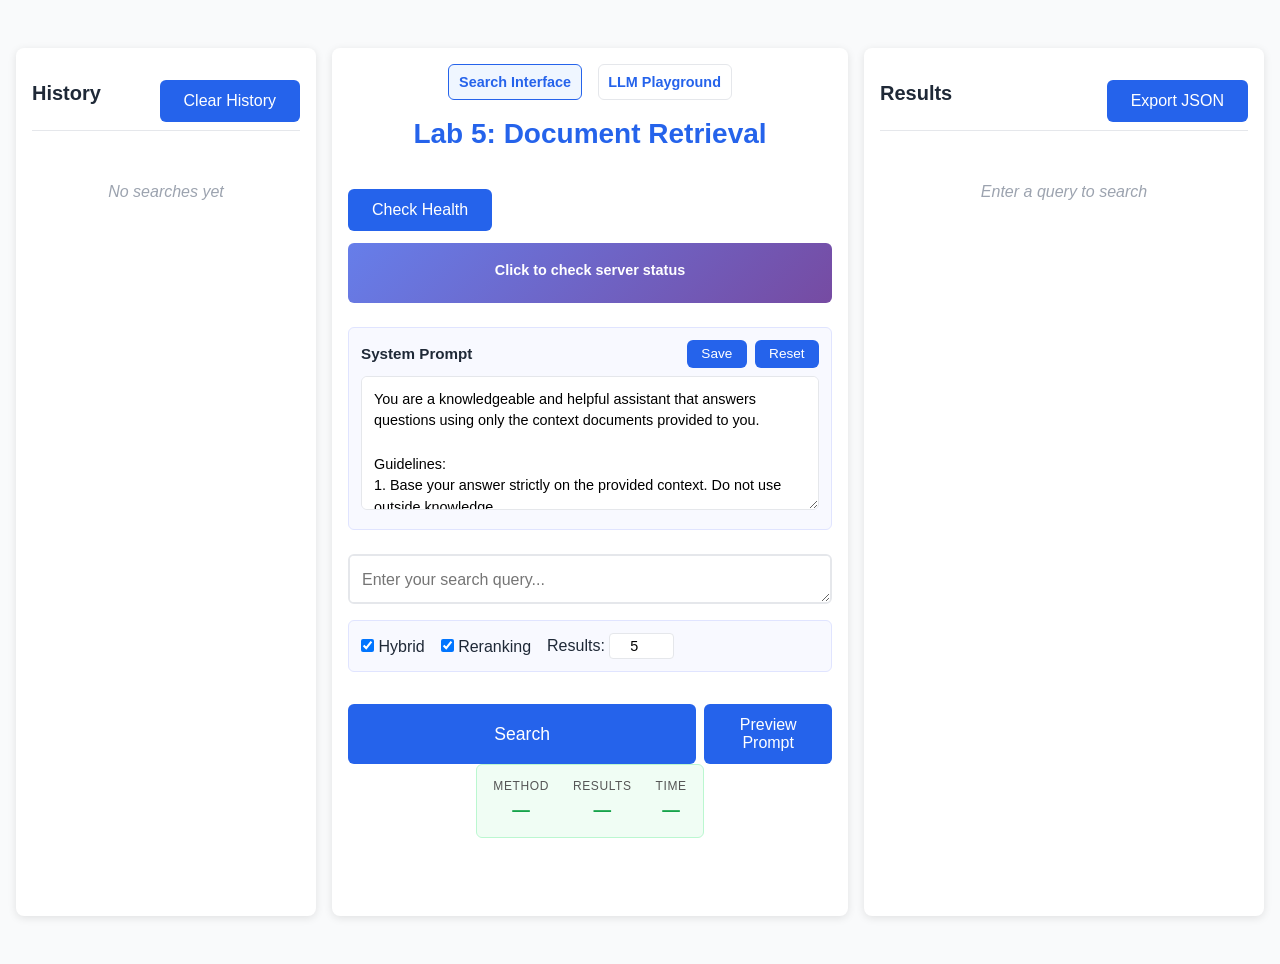
==== commit 31c50d70: "Added navigation, expandable resuts/context cards, citation highlighting,and preserved line breaks i" ====
--- a/static/index.html
+++ b/static/index.html
@@ -21,6 +21,11 @@
 
     <!-- CENTER PANEL -->
     <div class="panel search-panel">
+        <nav class="top-nav">
+            <a href="/" class="active">Search Interface</a>
+            <a href="/playground.html">LLM Playground</a>
+        </nav>
+
         <h1>Lab 5: Document Retrieval</h1>
 
         <div class="health-section">
@@ -95,7 +100,7 @@
 <dialog id="promptPreviewModal">
     <div style="display:flex; justify-content:space-between; align-items:center;">
         <h3 style="margin:0;">Full Prompt Preview</h3>
-        <button onclick="closePromptPreview()">✕</button>
+        <button onclick="closePromptPreview()">X</button>
     </div>
 
     <div id="promptPreviewBody" style="margin-top:12px;"></div>
--- a/static/style.css
+++ b/static/style.css
@@ -490,3 +490,68 @@
     border-color: var(--primary-color);
     box-shadow: 0 0 0 3px rgba(37, 99, 235, 0.1);
 }
+
+/* ===== NAVIGATION ===== */
+.top-nav {
+    width: 100%;
+    display: flex;
+    gap: 1rem;
+    justify-content: center;
+    margin-bottom: 0.75rem;
+}
+
+.top-nav a {
+    font-size: 0.9rem;
+    font-weight: 600;
+    padding: 0.35rem 0.6rem;
+    border-radius: 6px;
+    border: 1px solid var(--border-color);
+    background: #ffffff;
+}
+
+.top-nav a.active {
+    border-color: var(--primary-color);
+    background: #eff6ff;
+}
+
+/* ===== EXPANDABLE RESULT CARDS (Q13) ===== */
+.result-card {
+    cursor: pointer;
+}
+
+.result-card summary {
+    list-style: none;
+}
+
+.result-card summary::-webkit-details-marker {
+    display: none;
+}
+
+/* Your JS uses .result-header; add styling so it matches your card header layout */
+.result-header {
+    display: flex;
+    flex-wrap: wrap;
+    gap: 0.5rem 0.75rem;
+    align-items: center;
+    justify-content: space-between;
+    margin-bottom: 0.5rem;
+}
+
+/* ===== RESULT TEXT (Q13) ===== */
+.result-text {
+    font-size: 0.9rem;
+    line-height: 1.6;
+    color: var(--text-color);
+    white-space: pre-wrap; /* preserves \n line breaks */
+    max-height: 220px;
+    overflow-y: auto;
+}
+
+/* ===== CITATION HIGHLIGHT (Q13) ===== */
+.citation {
+    background: #eef2ff;
+    color: #4f46e5;
+    padding: 1px 4px;
+    border-radius: 4px;
+    font-size: 0.95em;
+}
